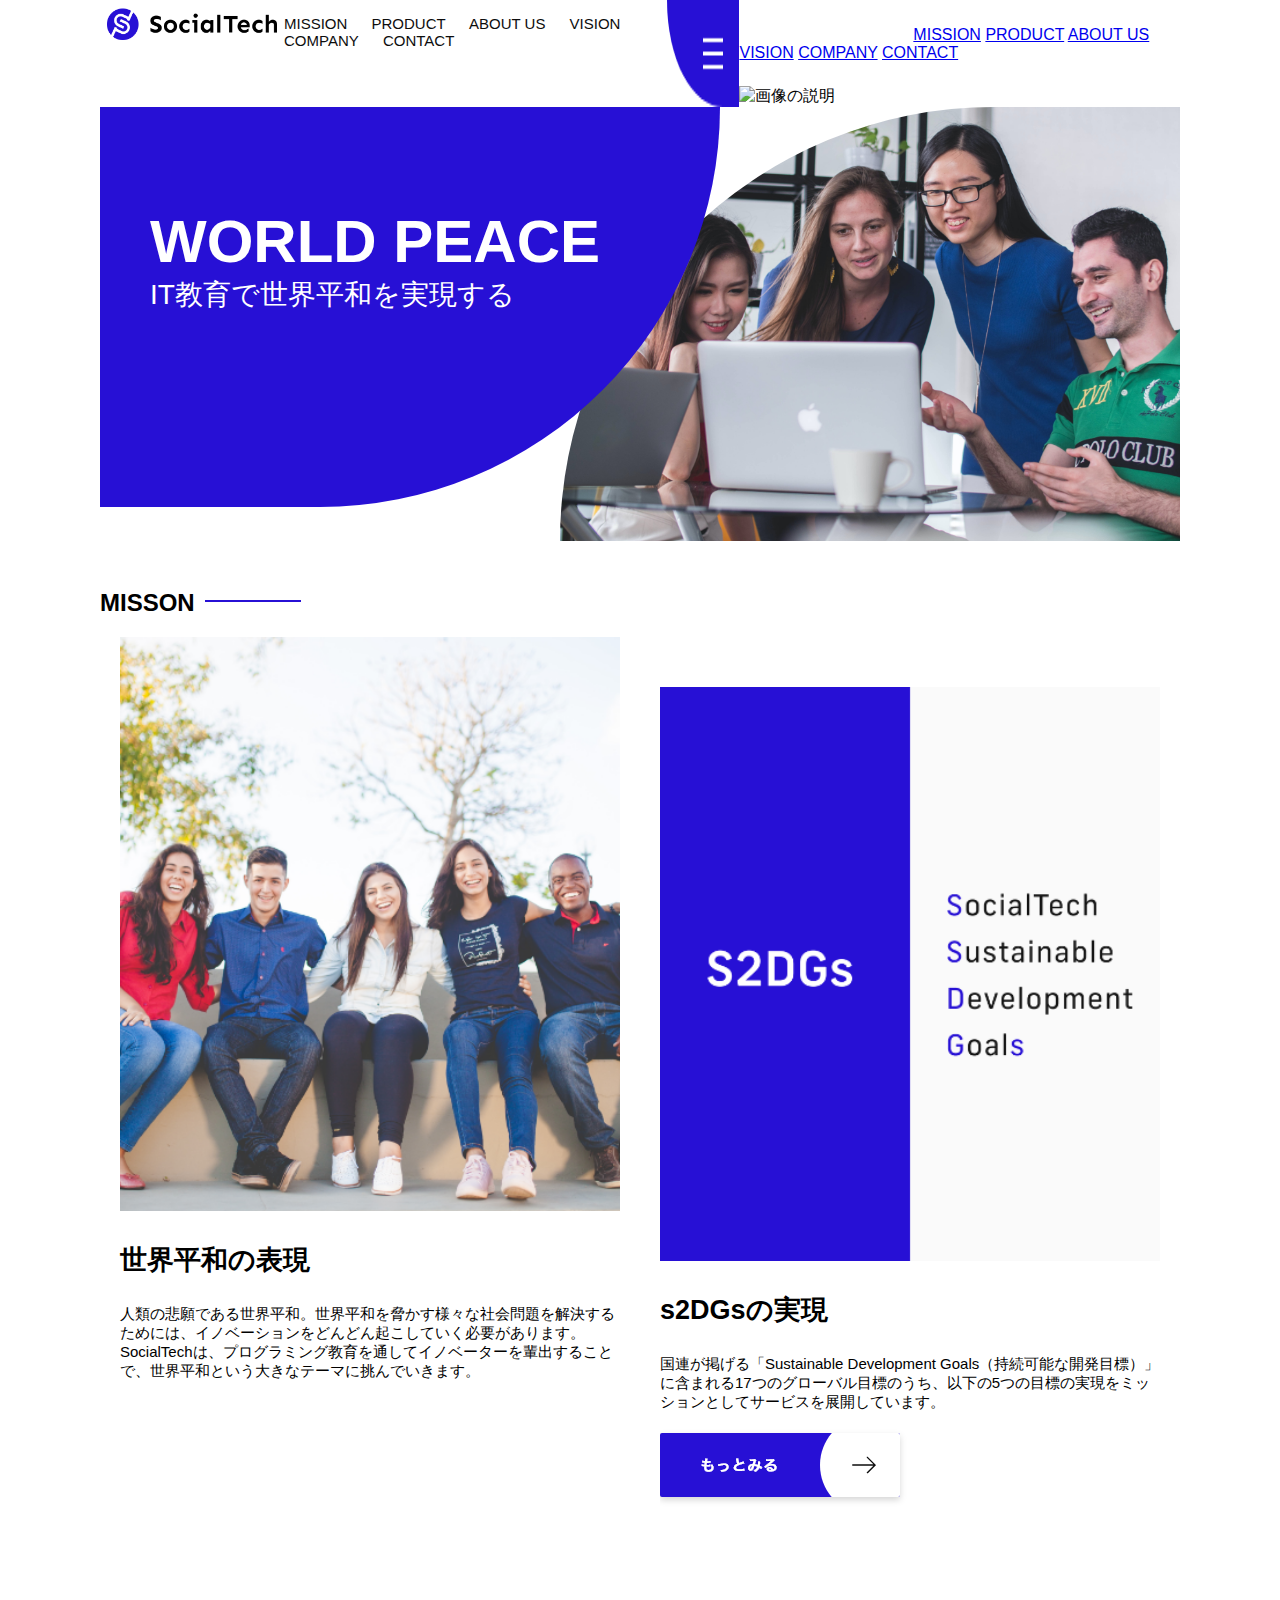
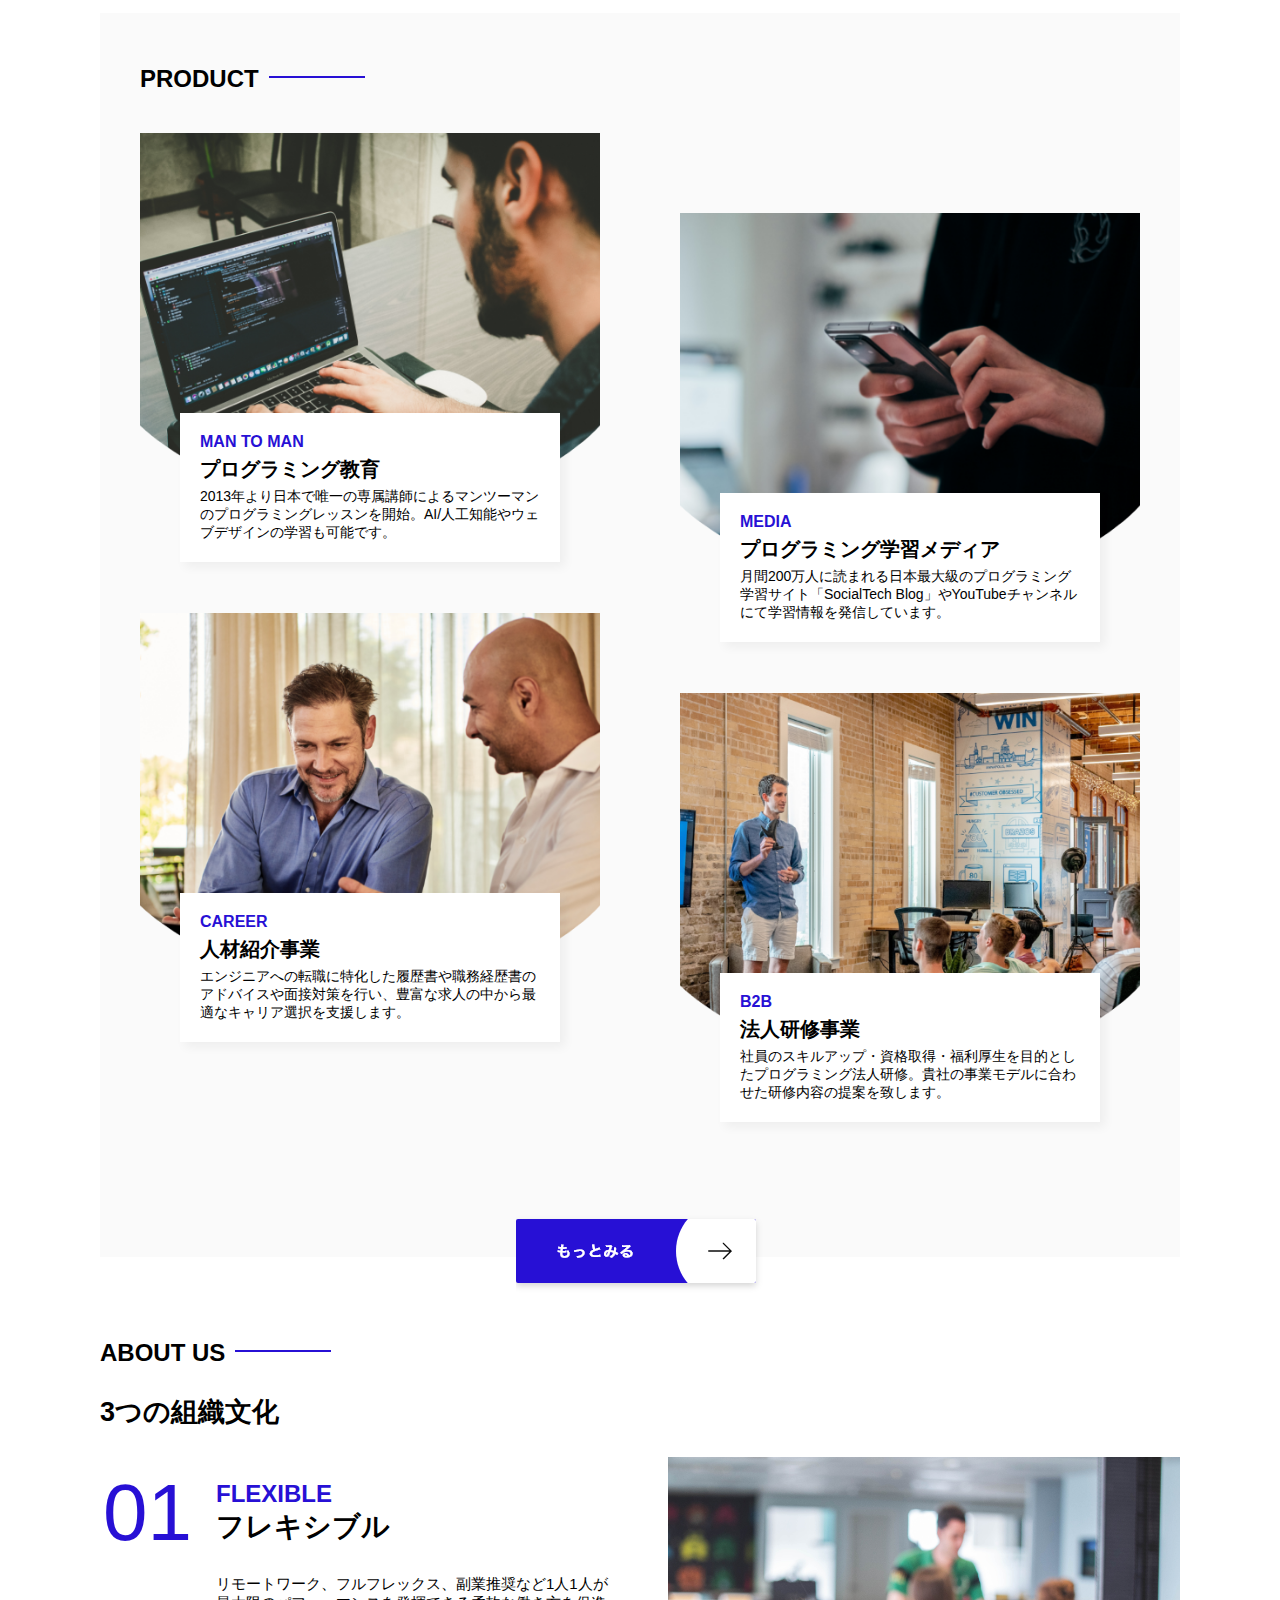
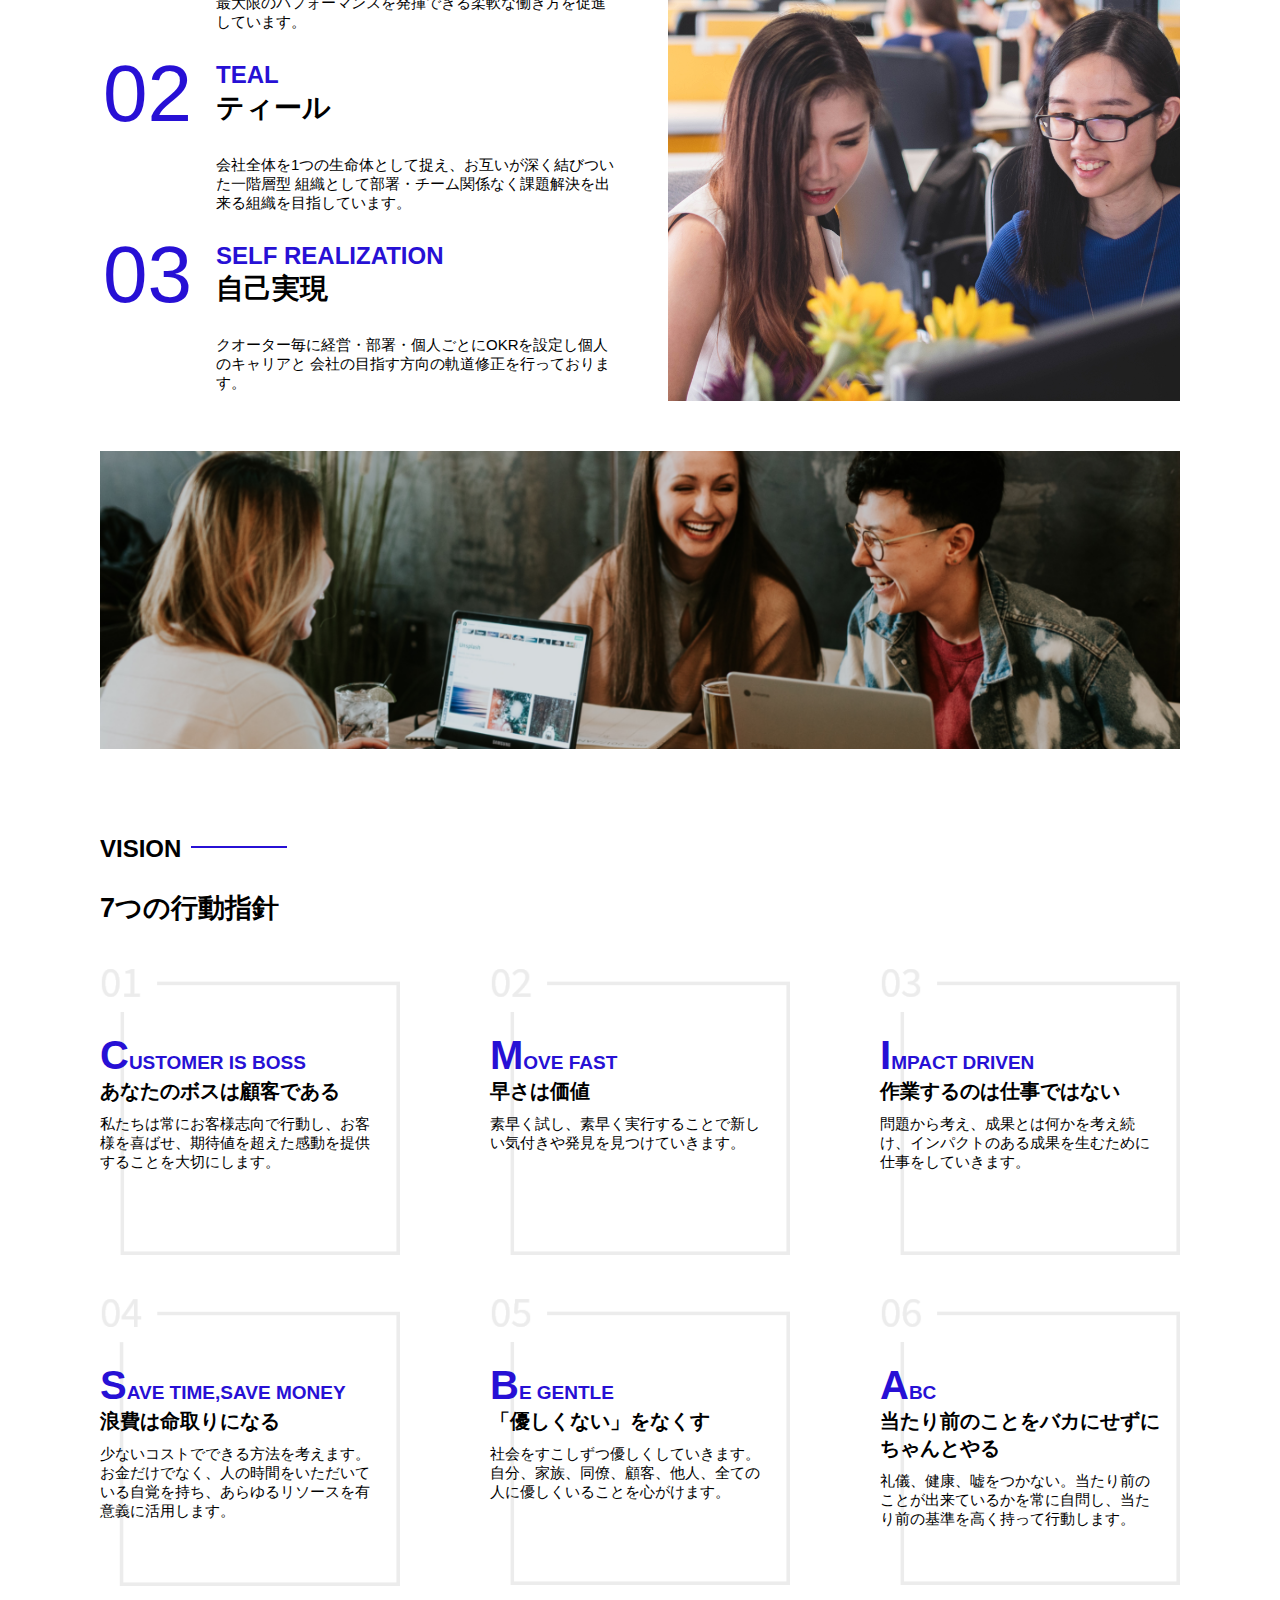
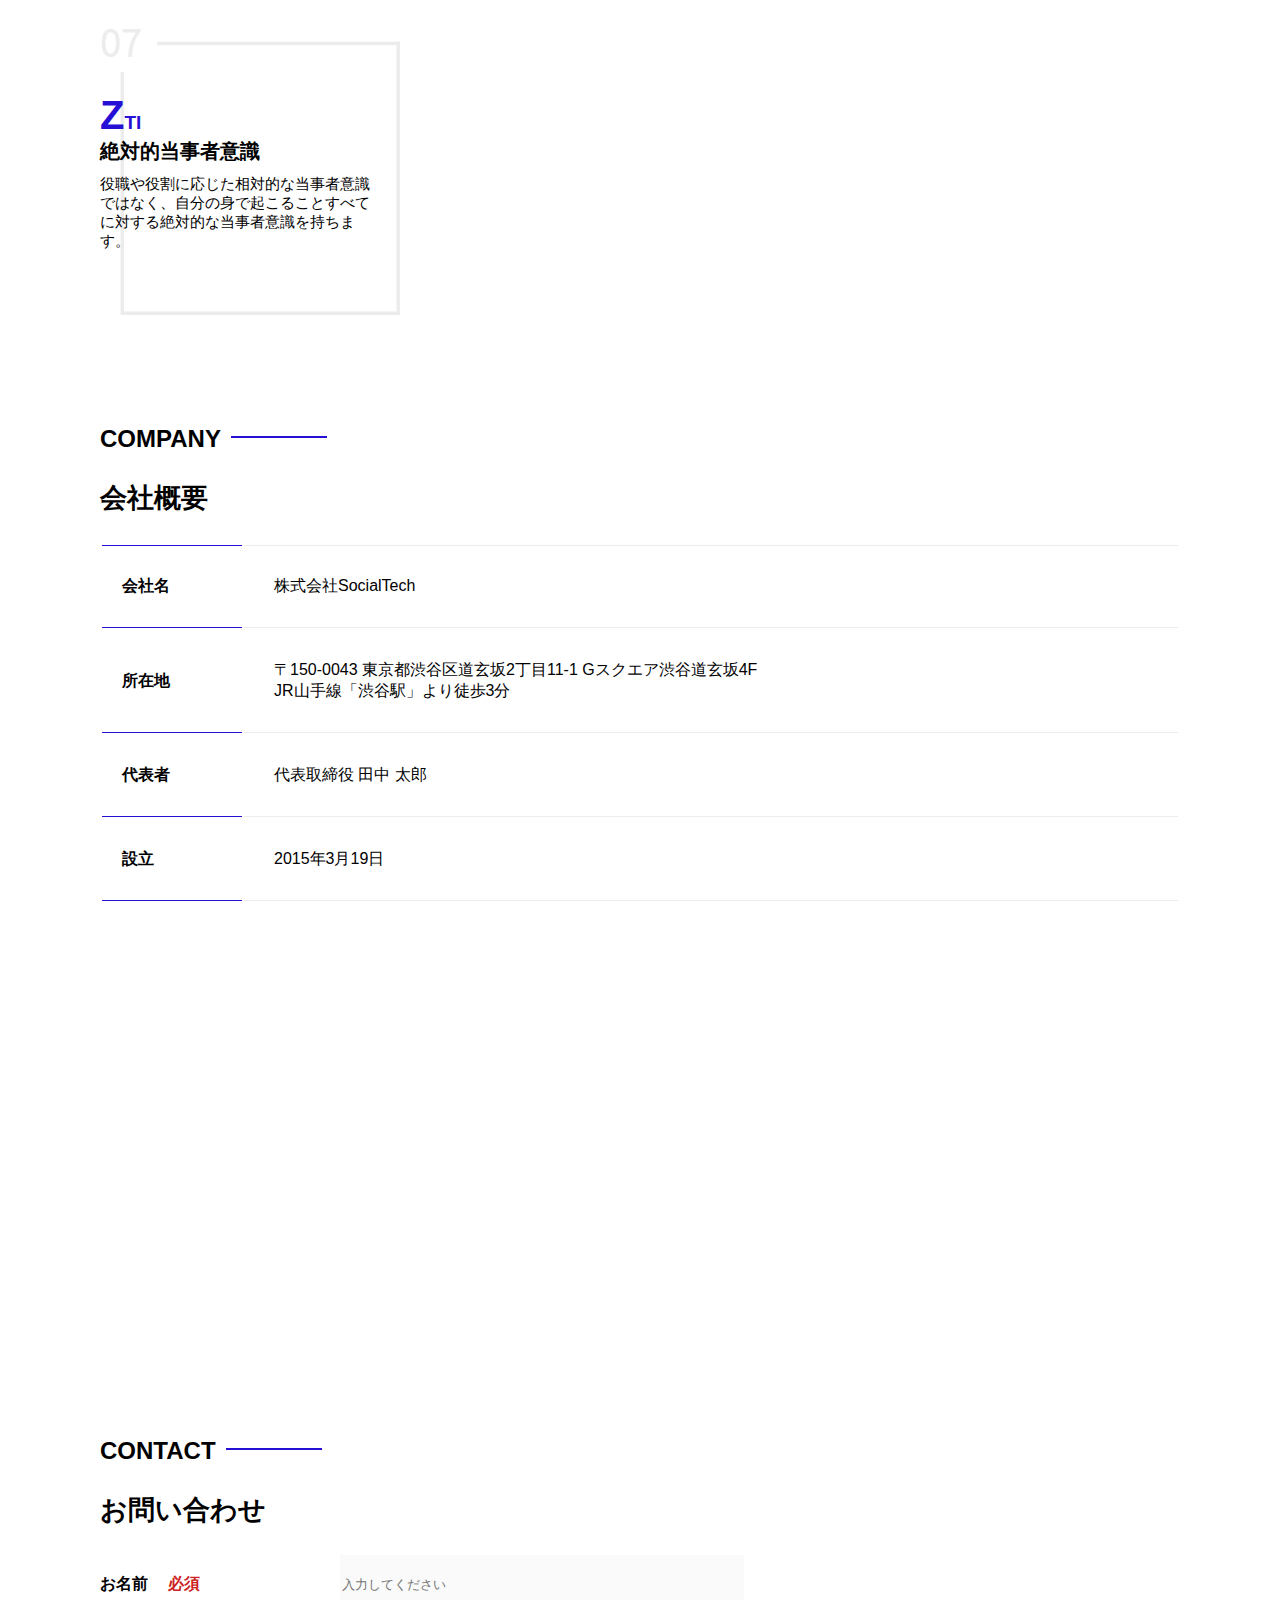
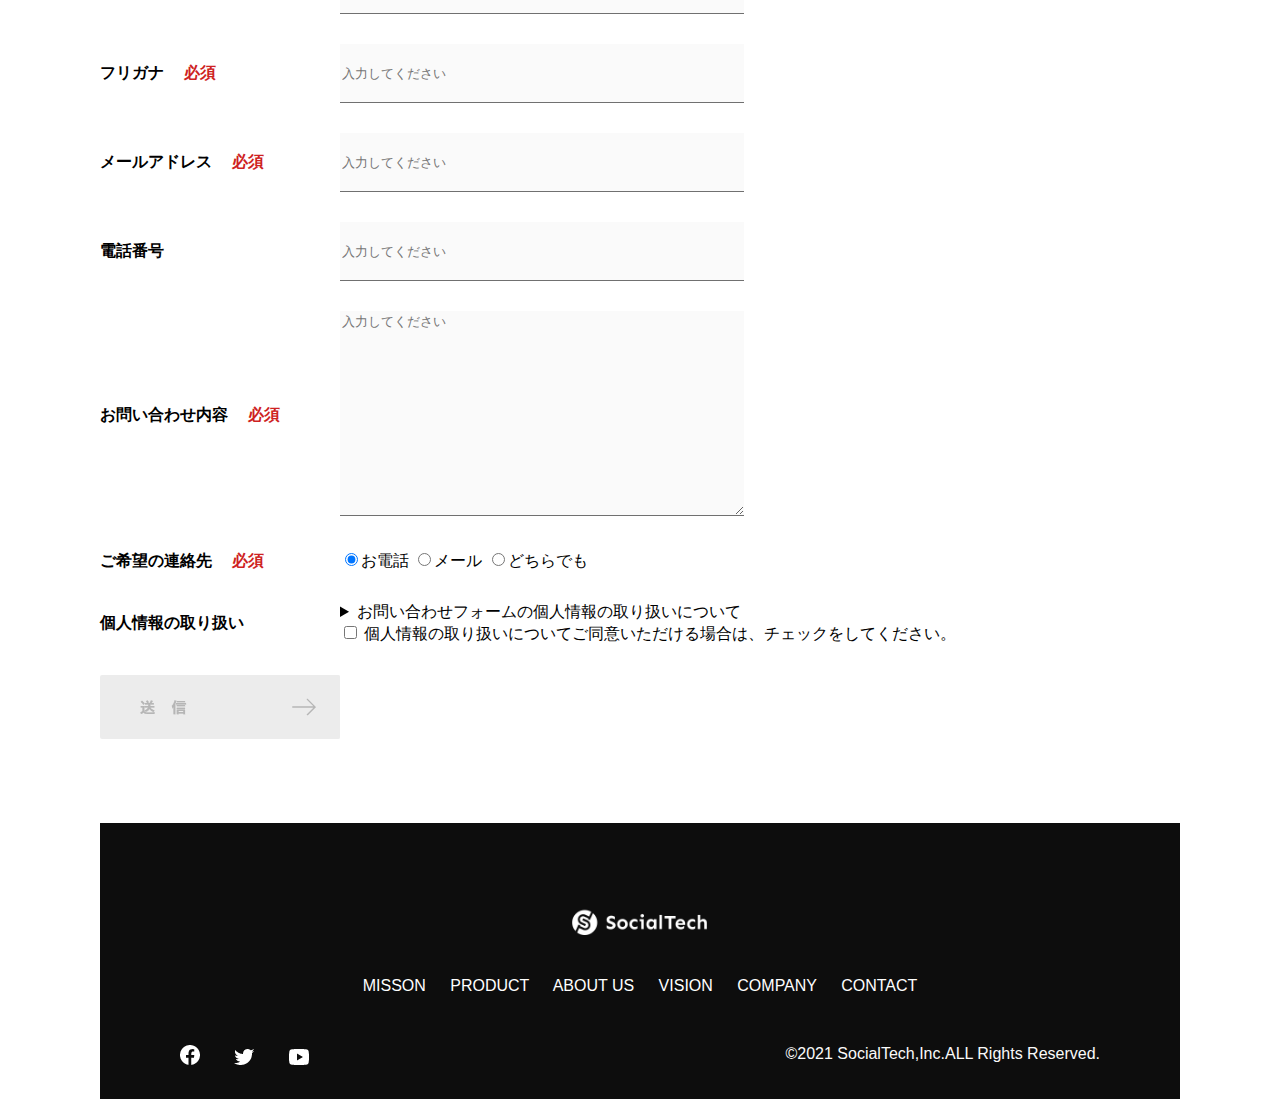
==== socialtech/index.html @ 3d9e7335 "socialtechをアップロード" ====
<!DOCTYPE html>
<html>
  <head>
     <title>SocialTech</title>
     <meta charset="utf-8">
     <meta name="description" content="SocialTechはEdTech業界のリーディングカンパニーを目指します。">
     <meta name="viewport" content="width=device-width, initial-scale=1.0">
     <link rel="stylesheet" href="style.css">
   </head>
    <body>
       <header>
          <a href="index.html" id="logo"><img src="images/logo.png" alt="トップページに戻る"></a>

          <nav id="nav-pc">
             <a href="mission.html">MISSION</a>
             <a href="product.html">PRODUCT</a>
             <a href="index.html #aboutus">ABOUT US</a>
             <a href="index.html#vision">VISION</a>
             <a href="index.html#company">COMPANY</a>
             <a href="index.html#contact">CONTACT</a>
          </nav>
          <!--スマホ用メニューボタン-->
          <img id="menu-sp" src="images/button-menu.png" alt="ナビゲーションを開く" onclick="document.getElementById('nav-sp').style.display = 'block'">
          <!--スマホ用ナビゲーション-->
          <nav id="nav-sp">
            <img id="close" src="images/button-close.png" alt="ナビゲーションを閉じる" onclick="document.getElementById('nav-sp').style.display = 'none'">
            <a id="logo-sp" href="index.html" onclick="document.getElementById('nav-sp').style.display = 'none'"><img
               src="images/logo-sp.png" alt="トップページに戻る"></a>
            <a class="menu" href="mission.html" onclick="document.getElementById('nav-sp').style.display = 'none'">MISSION</a>
            <a class="menu" href="product.html" onclick="document.getElementById('nav-sp').style.display = 'none'">PRODUCT</a>
            <a class="menu" href="index.html#aboutus" onclick="document.getElementById('nav-sp').style.display = 'none'">ABOUT
               US</a>
            <a class="menu" href="index.html#vision" onclick="document.getElementById('nav-sp').style.display = 'none'">VISION</a>
            <a class="menu" href="index.html#company" onclick="document.getElementById('nav-sp').style.display ='none'">COMPANY</a>
            <a class="menu" href="index.html#contact" onclick="document.getElementById('nav-sp').style.display = 'none'">CONTACT</a>
            <div id="sns">
               <a href="https://www.facebook.com/sejuku2013"><img src="images/button-facebook.png" alt="Facebookのリンク"></a>
               <a href="https://twitter.com/samuraijuku"><img src="images/button-twitter.png" alt="Twitterのリンク"></a>
               <a href="https://www.youtube.com/channel/UCCFOQO5aDK0xXam4cUQXT8g"><img src="images/button-youtube.png" alt="YouTubeのリンク"></a>
            </div>
            <div class="image-container">
               <img src="画像のURL" alt="画像の説明">
            </div>
          </nav>
       </header>
     </body>
       <main>
          <article>
             <section id="main-visual">
                <div id="main-message">
                    <h1>WORLD PEACE</h1>
                    <p>IT教育で世界平和を実現する</p>
                </div>
                <img src="images/index/index-main.png" alt="PCの周りに集まる多国籍の仲間たち">
             </section>

             <section id="mission">
                  <h2 class="index-h2">MISSON</h2>
                <div id="mission-flex">
                  <div>
                     <img id="mission-photo" src="images/index/index-mission.png" alt="屋外のベンチで写真を撮影する多国籍の仲間たち">
                     <h3>世界平和の表現</h3>
                     <p>
                        人類の悲願である世界平和。世界平和を脅かす様々な社会問題を解決するためには、イノベーションをどんどん起こしていく必要があります。SocialTechは、プログラミング教育を通してイノベーターを輩出することで、世界平和という大きなテーマに挑んでいきます。
                     </p>
                  </div>
                  <div>
                     <img id="s2dgs" src="images/index/s2dgs.png" alt="s2DGs">
                     <h3>s2DGsの実現</h3>
                     <p>国連が掲げる「Sustainable Development Goals（持続可能な開発目標）」に含まれる17つのグローバル目標のうち、以下の5つの目標の実現をミッションとしてサービスを展開しています。</p>
                     <a href="mission.html">
                       <img src="images/button-more.png" alt="もっとみる">
                     </a>
                  </div>
                 </div>
             </section>

             <section id="product">
               <h2 class="index-h2">PRODUCT</h2>
               <div>
                 <div id="product-left">
                  <div>
                     <img class="product-photo" src="images/index/index-mantoman.png" alt="PCでコードを書く男性">
                     <div class="product-explain">
                       <span>MAN TO MAN</span>
                       <h3>プログラミング教育</h3>
                       <p>2013年より日本で唯一の専属講師によるマンツーマンのプログラミングレッスンを開始。AI/人工知能やウェブデザインの学習も可能です。</p>
                     </div>
                   </div>
                   <div>
                     <img class="product-photo" src="images/index/index-career.png" alt="笑顔で話し合う2人の男性">
                     <div class="product-explain">
                       <span>CAREER</span>
                       <h3>人材紹介事業</h3>
                       <p>エンジニアへの転職に特化した履歴書や職務経歴書のアドバイスや面接対策を行い、豊富な求人の中から最適なキャリア選択を支援します。</p>
                     </div>
                   </div>
                 </div>
                 <div id="product-right">
                  <div>
                     <img class="product-photo" src="images/index/index-media.png" alt="スマートフォンを操作する人">
                     <div class="product-explain">
                       <span>MEDIA</span>
                       <h3>プログラミング学習メディア</h3>
                       <p>月間200万人に読まれる日本最大級のプログラミング学習サイト「SocialTech Blog」やYouTubeチャンネルにて学習情報を発信しています。</p>
                     </div>
                   </div>
                   <div>
                     <img class="product-photo" src="images/index/index-b2b.png" alt="講演中の男性とそれを聴く人々">
                     <div class="product-explain">
                       <span>B2B</span>
                       <h3>法人研修事業</h3>
                       <p>社員のスキルアップ・資格取得・福利厚生を目的としたプログラミング法人研修。貴社の事業モデルに合わせた研修内容の提案を致します。</p>
                     </div>
                   </div>
                 </div>
               </div>
               <div>
                 <a id="product-more" href="product.html">
                   <img src="images/button-more.png" alt="もっとみる">
                 </a>
               </div>
               </div>
             </section>
               <section id="aboutus">
                  <h2 class="index-h2">ABOUT US</h2>
                  <h3>3つの組織文化</h3>
                  <div>
                     <table class="culture-table">
                        <tr>
                           <td>
                              <span class="culture-num">01</span>
                           </td>
                           <td>
                              <span class="culture-en">FLEXIBLE</span>
                              <span class="culture-jp">フレキシブル</span>
                           </td>
                        </tr>
                        <tr>
                           <td>

                           </td>
                           <td>
                              <p class="culture-discription">
                                 リモートワーク、フルフレックス、副業推奨など1人1人が最大限のパフォーマンスを発揮できる柔軟な働き方を促進しています。
                              </p>
                           </td>
                        </tr>
                        <tr>
                           <td>
                              <span class="culture-num">02</span>
                           </td>
                           <td>
                              <span class="culture-en">TEAL</span>
                              <span class="culture-jp">ティール</span>
                           </td>
                        </tr>
                        <tr>
                           <td>

                           </td>
                           <td>
                              <p class="culture-discription">
                                 会社全体を1つの生命体として捉え、お互いが深く結びついた一階層型
                                 組織として部署・チーム関係なく課題解決を出来る組織を目指しています。
                              </p>
                           </td>
                        </tr>
                        <tr>
                           <td>
                              <span class="culture-num">03</span>
                           </td>
                           <td>
                              <span class="culture-en">SELF REALIZATION</span>
                              <span class="culture-jp">自己実現</span>
                           </td>
                        </tr>
                        <tr>
                           <td>

                           </td>
                           <td>
                             <p class="culture-discription">
                              クオーター毎に経営・部署・個人ごとにOKRを設定し個人のキャリアと
                              会社の目指す方向の軌道修正を行っております。
                             </p>
                           </td>
                        </tr>
                     </table>
                     <img class="culture-img" src="images/index/index-aboutus1.png" alt="笑顔で話し合う2人の女性">
                  </div>
                     <img class="culture-img2" src="images/index/index-aboutus2.png" alt="笑顔で話し合う3人の男女">
               </section>

               <section id="vision">
                  <h2 class="index-h2">VISION</h2>
                  <h3>7つの行動指針</h3>
                  <div>
                     <div class="vision-box">
                        <img src="images/index/vision-01.png" alt="01">
                        <span>
                           <h4>CUSTOMER IS BOSS</h4>
                           <h5>あなたのボスは顧客である</h5>
                           <p>私たちは常にお客様志向で行動し、お客様を喜ばせ、期待値を超えた感動を提供することを大切にします。</p>
                        </span>
                     </div>
                     <div class="vision-box">
                        <img src="images/index/vision-02.png" alt="02">
                        <span>
                           <h4>MOVE FAST</h4>
                           <h5>早さは価値</h5>
                           <p>素早く試し、素早く実行することで新しい気付きや発見を見つけていきます。</p>
                        </span>
                     </div>
                     <div class="vision-box">
                        <img src="images/index/vision-03.png" alt="03">
                        <span>
                           <h4>IMPACT DRIVEN</h4>
                           <h5>作業するのは仕事ではない</h5>
                           <p>問題から考え、成果とは何かを考え続け、インパクトのある成果を生むために仕事をしていきます。</p>
                        </span>
                     </div>
                     <div class="vision-box">
                        <img src="images/index/vision-04.png" alt="04">
                        <span>
                           <h4>SAVE TIME,SAVE MONEY</h4>
                           <h5>浪費は命取りになる</h5>
                           <p>少ないコストでできる方法を考えます。お金だけでなく、人の時間をいただいている自覚を持ち、あらゆるリソースを有意義に活用します。</p>
                        </span>
                     </div>
                     <div class="vision-box">
                        <img src="images/index/vision-05.png" alt="05">
                        <span>
                           <h4>BE GENTLE</h4>
                           <h5>「優しくない」をなくす</h5>
                           <p>社会をすこしずつ優しくしていきます。自分、家族、同僚、顧客、他人、全ての人に優しくいることを心がけます。</p>
                        </span>
                     </div>
                     <div class="vision-box">
                        <img src="images/index/vision-06.png" alt="06">
                        <span>
                           <h4>ABC</h4>
                           <h5>当たり前のことをバカにせずにちゃんとやる</h5>
                           <p>礼儀、健康、嘘をつかない。当たり前のことが出来ているかを常に自問し、当たり前の基準を高く持って行動します。</p>
                        </span>
                     </div>
                     <div class="vision-box">
                        <img src="images/index/vision-07.png" alt="07">
                        <span>
                           <h4>ZTI</h4>
                           <h5>絶対的当事者意識</h5>
                           <p>役職や役割に応じた相対的な当事者意識ではなく、自分の身で起こることすべてに対する絶対的な当事者意識を持ちます。</p>
                        </span>
                     </div>
                  </div>
               </section>

               <section id="company">
                   <h2 class="index-h2">COMPANY</h2>
                   <h3>会社概要</h3>
                    <table id="company-table">
                      <tr>
                        <th class="tableheader-first">会社名</th>
                        <td class="cell-first">株式会社SocialTech</td>
                      </tr>
                      <tr>
                        <th class="tableheader">所在地</th>
                        <td class="cell">〒150-0043 東京都渋谷区道玄坂2丁目11-1 Gスクエア渋谷道玄坂4F<br>JR山手線「渋谷駅」より徒歩3分</td>
                      </tr>
                      <tr>
                        <th class="tableheader">代表者</th>
                        <td class="cell">代表取締役 田中 太郎</td>
                      </tr>
                      <tr>
                        <th class="tableheader">設立</th>
                        <td class="cell">2015年3月19日</td>
                      </tr>
                    </table>
                    <iframe 
                       src="https://www.google.com/maps/embed?pb=!1m18!1m12!1m3!1d3241.7739234349333!2d139.69358217578664!3d35.65794127259483!2m3!1f0!2f0!3f0!3m2!1i1024!2i768!4f13.1!3m3!1m2!1s0x60188be0535d9a81%3A0xb09a6e9018e3debd!2z44CSMTUwLTAwNDMg5p2x5Lqs6YO95riL6LC35Yy66YGT546E5Z2C77yS5LiB55uu77yR77yR4oiS77yR!5e0!3m2!1sja!2sjp!4v1710054916773!5m2!1sja!2sjp" 
                       width="400" height="300" style="border:0;" allowfullscreen="" loading="lazy" referrerpolicy="no-referrer-when-downgrade">
                     </iframe>
               </section>

               <section id="contact">
                  <h2 class="index-h2">CONTACT</h2>
                  <h3>お問い合わせ</h3>
                  <form action="https://api.staticforms.xyz/submit" method="post">
                     <input type="text" name="honeypot" style="display:none">
                     <!-- STATIC FORMSのアクセスキー -->
                     <input type="hidden" name="accessKey" value="98fb088a-7548-4ba9-8daf-cad75354a327">
                     <!--メールのタイトル-->
                     <input type="hidden" name="subject" value="お問い合わせフォーム">
                     <!--送信先のメールアドレスをvalueに設定する-->
                     <input type="hidden" name="replyTo" value="kuma15.1724">
                     <!--redirectToのURLは公開後のURLへリンクする-->
                     <input type="hidden" name="redirectTo" value="">
                    <div>
                       <div class="contact-heading">
                          <label class="contact-label">お名前<span class="contact-span">必須</span></label>
                       </div>
                       <div>
                           <input type="text" name="nama" placeholder="入力してください" class="contact-textbox">
                       </div>
                    </div>
                    <div>
                        <div class="contact-heading">
                           <label class="contact-label">フリガナ<span class="contact-span">必須</span></label>
                        </div>
                        <div>
                           <input type="text" name="hurigana" placeholder="入力してください" class="contact-textbox">
                        </div>
                    </div>
                    <div>
                        <div class="contact-heading">
                            <label class="contact-label">メールアドレス<span class="contact-span">必須</span></label>
                        </div>
                        <div>
                            <input type="text" name="email" placeholder="入力してください" class="contact-textbox">
                        </div>
                    </div>
                    <div>
                        <div class="contact-heading">
                            <label class="contact-label">電話番号</label>
                        </div>
                        <div>
                             <input type="text" name="tel" placeholder="入力してください" class="contact-textbox">
                        </div>
                    </div>
                    <div>
                        <div class="contact-heading">
                            <label class="contact-label">お問い合わせ内容<span class="contact-span">必須</span></label>
                        </div>
                        <div>
                           <textarea class="contact-textarea" placeholder="入力してください" name="message"></textarea>
                        </div>
                    </div>
                    <div>
                         <div class="contact-heading">
                            <label class="contact-label">ご希望の連絡先<span class="contact-span">必須</span></label>
                         </div>
                         <div>
                             <input class="radiobutton" type="radio" value="tel" name="contact" checked><label>お電話</label>
                             <input class="radiobutton" type="radio" value="mail" name="contact"><label>メール</label>
                             <input class="radiobutton" type="radio" value="both" name="contact"><label>どちらでも</label>
                         </div>
                    </div>
                    <div>
                         <div class="contact-heading">
                             <label class="contact-label">個人情報の取り扱い</label>
                         </div>
                         <div>
                           <details>
                             <summary>お問い合わせフォームの個人情報の取り扱いについて</summary>
                             <div>
                               <span>１．組織の名称又は氏名</span><br>
                               株式会社SocialTech<br><br>
                               <span>２．個人情報保護管理者（若しくはその代理人）の氏名又は職名、所属及び連絡先
                                 鈴木 一郎 コーポレート部</span><br>
                               メールアドレス：support@socialtech.net<br>
                               TEL：03-xxxx-xxxx<br>
                               <span>３．個人情報の利用目的</span><br>
                               ・本サービス及び本サービスに関連する情報の提供又はそれらに関する連絡のため<br>
                               ・ユーザーの本人確認のため<br>
                               ・当社サービスのご案内のため<br>
                               ・当社の商品等の広告または宣伝（電子メールによるものを含むものとします。）<br><br>
                               <span>４．個人情報の取り扱い業務の委託</span><br>
                               個人情報の取扱業務の全部または一部を外部に業務委託する場合があります。<br>
                               その際、弊社は、個人情報を適切に保護できる管理体制を敷き実行していることを条件として<br>
                               委託先を厳選したうえで、機密保持契約を委託先と締結し、お客様の個人情報を厳密に管理させます。<br><br>
                               <span>５．個人情報の開示等の請求</span><br>
                               お客様は、弊社に対してご自身の個人情報の開示等（利用目的の通知、開示、内容の訂正・追加・削除、利用の停止または消去、第三者への提供の停止）に関して、当社問合わせ窓口に申し出ることができます。<br>
                               その際、弊社はお客様ご本人を確認させていただいたうえで、合理的な期間内に対応いたします。<br><br>
                               なお、個人情報に関する弊社問合わせ先は、次の通りです。<br><br>
                               株式会社SocialTech　個人情報問合せ窓口<br>
                               〒150-0043　東京都渋谷区道玄坂2丁目11-1 Ｇスクエア渋谷道玄坂 4F<br>
                               メールアドレス：support@socialtech.net　TEL：03-xxxx-xxxx<br><br>
                               <span>６．個人情報を提供されることの任意性について</span><br><br>
                               お客様がご自身の個人情報を弊社に提供されるか否かは、お客様のご判断によりますが、もしご提供されない場合には、適切なサービスが提供できない場合がありますので予めご了承ください。
                             </div>
                           </details>
                           <input type="checkbox" name="agree">
                           <span>個人情報の取り扱いについてご同意いただける場合は、チェックをしてください。</span>
                         </div>
                      </div>
                      <input type="image" src="images/button-submit.png" alt="送信する">
                  </form>
               </section>
          </article>
          <footer>
             <div id="footer-logo">
               <img src="images/logo-sp.png" alt="SocialTech">
             </div>
             <div id="footer-link">
               <a href="mission.html">MISSON</a>
               <a href="product.html">PRODUCT</a>
               <a href="index.html"#aboutus>ABOUT US</a>
               <a href="index.html"#vision>VISION</a>
               <a href="index.html"#company>COMPANY</a>
               <a href="index.html"#contact>CONTACT</a>
             </div>
             <div id="sns-footer">
               <a href="https://www.facebook.com/sejuku2013"><img src="images/button-facebook.png" alt="facebookのリンク"></a>
               <a href="https://twitter.com/samuraijuku"><img src="images/button-twitter.png" alt="twitterのリンク"></a>
               <a href="https://www.youtube.com/channel/UCCFOQO5aDK0xXam4cUQXT8g"><img src="images/button-youtube.png" alt="youtubeのリンク"></a>
                 <span id="copyright">&copy;2021 SocialTech,Inc.ALL Rights Reserved.</span>
             </div>
          </footer>
       </main>
    </body>
  </head>
</html>
---- socialtech/style.css ----
body {
  font-family: "Source Sans Pro", "Hiragino Kaku Gothic ProN", Meiryo, Arial, sans-serif;
}

p {
  font-size: 15px;
}
/*================
  PC用のスタイル
  =================*/
@media screen and (min-width: 768px) {
/*横幅設定*/  
body {
  max-width: 1080px;
  min-width: 960px;
  margin: 0 auto 0 auto;
}
header {
  display: flex;
  justify-content: space-between;
}
#nav-pc {
  font-size: 15px;
  padding-top: 15px;
}
#nav-pc > a {
  text-decoration: none;
  margin-right: 20px;
}
#nav-pc > a:link {
  color: #0d0d0d;
}
#nav-pc > a:visited {
  color: #0d0d0d;
}
#nav-pc > a:hover {
  color: #0d0d0d;
  text-decoration: underline;
}
#nav-pc > a:active {
  color: #0d0d0d;
}
#main-visual {
  position: relative;
  height: 400px;
}
#main-message {
  position: absolute;
  top: o;
  left: 0;
  background-color: #2710d5;
  color: #ffffff;
  border-radius: 0 0 476px 0;
  max-width: 620px;
  height: 100%;
  width: 100%;
  z-index: 11;
}
#main-message> h1 {
  font-size: 60px;
  font-weight: bold;
  margin: 100px 0 0 50px;
}
#main-message> p {
  font-size: 28px;
  margin: 0 0 0 50px;
}#main-visual> img {
  max-width: 620px;
  border-radius: 476px 0 0 0;
  position: absolute;
  top: o;
  right: 0;
  z-index: 10;
}
h2 {
  margin: 40px 0 0 0;
}
h2::after {
  content: url("images/line.png");
  margin-left: 10px;
}
h3 {
  font-size: 27px;
}
#mission {
  margin: 80px auto 80px auto;
  width: 100%;
}
#mission-flex {
  width: 100%;
  display: flex;
}
#mission-flex >div {
  width: 50%;
  margin: 20px;
}
#mission-photo {
  width: 100%;
}
#s2dgs {
  margin-top: 50px;
  width: 100%;
}
 /* プロダクト */
 #product {
  background-color: #fafafa;
  margin: 80px 0 80px 0;
  padding: 10px 40px 0px 40px;
}

/* 外枠 */
#product > div {
  margin-top: 40px;
  display: flex;
}

/* 左のカラム */
#product-left {
  width: 50%;
  margin-right: 20px;
}

/* 右のカラム */
#product-right {
  width: 50%;
  margin-left: 20px;
  margin-top: 80px;
}

/* 画像＋説明の枠 */
#product-left > div {
  position: relative;
  height: 480px;
  margin-right: 20px;
}
#product-right > div {
  position: relative;
  height: 480px;
  margin-left: 20px;
}
/* 画像 */
.product-photo {
  width: 100%;
}
.product-explain {
  background-color: #ffffff;
  position: absolute;
  left: 0;
  top: 280px;
  margin: 0 40px 0 40px;
  padding: 20px;
  box-shadow: 5px 5px 10px rgba(0,0,0,0.05);
}
.product-explain >span {
  color: #2710d5;
  font-weight: bold;
  font-size: 16px;
  margin: 0;
}
.product-explain > h3 {
  font-size: 20px;
  margin: 5px 0 5px 0;
}

/* 説明文 */
.product-explain > p {
  font-size: 14px;
  margin: 0;
}

/* 「もっとみる」ボタン */
#product-more {
  margin: 0 auto -42px auto;
}
#aboutus {
  margin: 80px auto 80px auto;
}
#aboutus >div {
  display: flex;
}
.culture-img {
  width: 100%;
  align-self: flex-start;
}
.culture-img2 {
  margin-top: 50px;
  width: 100%;
}
.culture-table {
  margin-right: 50px;
}
.culture-num {
  font-size: 80px;
  color: #2710d5;
  margin: 0 20px 0 0;
}
.culture-en {
  color: #2710d5;
  font-weight: bold;
  font-size: 24px;
  display: block;
}
.culture-jp {
  font-size: 28px;
  font-weight: bold;
}
.culture-discription {
  margin: 0;
}
#vision {
  margin: 80px auto 80px auto;
}
#vision >div {
  width: 100%;
  display: flex;
  justify-content: space-between;
  flex-wrap: wrap;
}
.vision-box {
  width: 300px;
  height: 300px;
  margin-bottom: 30px;
  position: relative;
}
.vision-box > img {
  width: 100%;
  height: auto;
  position: absolute;
  top: 0;
  left: 0;
  z-index: 30px;
}
.vision-box > span {
  position: absolute;
  top: o;
  left: 0;
  z-index: 31;
  margin: 0 20px 0 0;
}
.vision-box > span > h4 {
  color: #2710d5;
  font-size: 19px;
  margin: 80px 0 0 0;
}
.vision-box > span > h4::first-letter {
  font-size: 40px;
}
.vision-box > span >h5 {
  font-size: 20px;
  margin: 0 0 0 0;
}
.vision-box > span > p {
  margin: 10px 0 0 0;
}
#company {
  margin: 80px auto 80px auto;
}
#company-table {
  width: 100%;
}
.tableheader {
  text-align: left;
  padding: 20px;
  border-bottom-color: #2710d5;
  border-bottom-width: 1px;
  border-bottom-style: solid;
  width: 100px;
}
.tableheader-first {
  text-align: left;
  padding: 20px;
  border-bottom-color: #2710d5;
  border-bottom-width: 1px;
  border-bottom-style: solid;
  border-top-color: #2710d5;
  border-top-width: 1px;
  border-top-style: solid;
  width: 100px;

}
.cell {
  padding: 30px;
  border-bottom-color: #ececec;
  border-bottom-width: 1px;
  border-bottom-style: solid;
}
.cell-first {
  padding: 30px;
  border-bottom-color: #ececec;
  border-bottom-width: 1px;
  border-bottom-style: solid;
  border-top-color: #ececec;
  border-top-width: 1px;
  border-top-style: solid;
}
#company > iframe {
  width: 100%;
  height: 368px;
  margin: 40px;
}
#contact {
  margin: 80px 0 80px 0;
}
#contact >form >div {
  display: flex;
  flex-direction: row;
  flex-wrap: wrap;
  padding-bottom: 30px;
}
.contact-heading {
  width: 240px;
  align-self: center;
}
.contact-label {
  font-weight: bold;
}
.contact-span {
  color: #ce2222;
  margin: 0 0 0 20px;
  font-weight: bold;
}
.contact-textbox {
  border-top: 0;
  border-left: 0;
  border-right: 0;
  border-bottom-width: 1px;
  border-bottom-color: #707070;
  border-bottom-style: solid;
  background-color: #fafafa;
  width: 400px;
  height: 56px;
}
.contact-textarea {
  border-top: 0;
  border-left: 0;
  border-right: 0;
  border-bottom-width: 1px;
  border-bottom-color: #707070;
  border-bottom-style: solid;
  background-color: #fafafa;
  width: 400px;
  height: 200px;
}
details {
  width: 700px;
}
details >div {
  background-color: #fafafa;
  padding: 20px;
}
details >div span {
  font-weight: bold;
} 
footer {
  background-color: #0d0d0d;
  text-align: center;
  padding: 80px 80px 30px 80px;
}
#footer-logo {
  margin-bottom: 30px;
}
#footer-link {
  margin-bottom: 50px;
}
#footer-link >a {
  text-decoration: none;
  margin: 10px;
}
#footer-link >a:link {
  color: #ffffff;
}
#footer-link >a:visited {
  color: #ffffff;
}
#footer-link >a:hover {
  color: #ffffff;
  text-decoration: underline;
}
#footer-link >a:active {
  color: #ffffff;
}
#sns-footer {
  text-align: left;
  width: 100%;
}
#sns-footer > a {
  margin-right: 30px;
}
#copyright {
  color: #fafafa;
  float: right;
}
}
/*========
スマートフォン用スタイル
========*/
@media screen and (max-width: 767px) {
  body {
    min-width: 375px;
    margin: 0;
  }

/* PC用ナビゲーション非表示*/
#nav-pc {
  display: none;
}
/*ハンバーガーメニュー*/
#menu-sp {
  float: right;
  padding: 0;
}
/*スマホ用ナビゲーションの表示切替*/
/*初期状態、レイアウトと非表示*/
#nav-sp {
  background-color: #2710d5;
  position: absolute;
  left: 0;
  top: 0;
  height: 100%;
  width: 100%;
  display: none;
  z-index: 100;
}
/*×ボタン*/
#close {
  position: absolute;
  top: 20px;
  right: 20px;
}
/*ナビゲーションメニュー用ロゴ*/
#logo-sp {
  margin: 80px 0 30px 20px;
}
/*ナビゲーションのリンクの装飾設定*/
#nav-sp > a {
  display: block;
}
#nav-sp > a:link {
  color: #ffffff;
}
#nav-sp > a:visited {
  color: #ffffff;
}
#nav-sp > a:hover {
  color: #ffffff;
  text-decoration: underline;
}
#nav-sp > a:active {
  color: #ffffff;
}
#nav-sp > .menu {
  text-decoration: none;
  display: block;
  margin: 0 20px 0 20px;
  height: 44px;
  font-size: 16px;
  background-image:  url("images/arrow.png");
  background-repeat: no-repeat;
  background-position: right top;
}
#sns {
  position: absolute;
  bottom: 20px;
  left: 20px;
}
#sns > a {
  margin-right: 30px;
}
img {
  max-width: 100%;
  height: auto;
}
.image-container {
  max-width: 100%;
  height: auto;
}
}
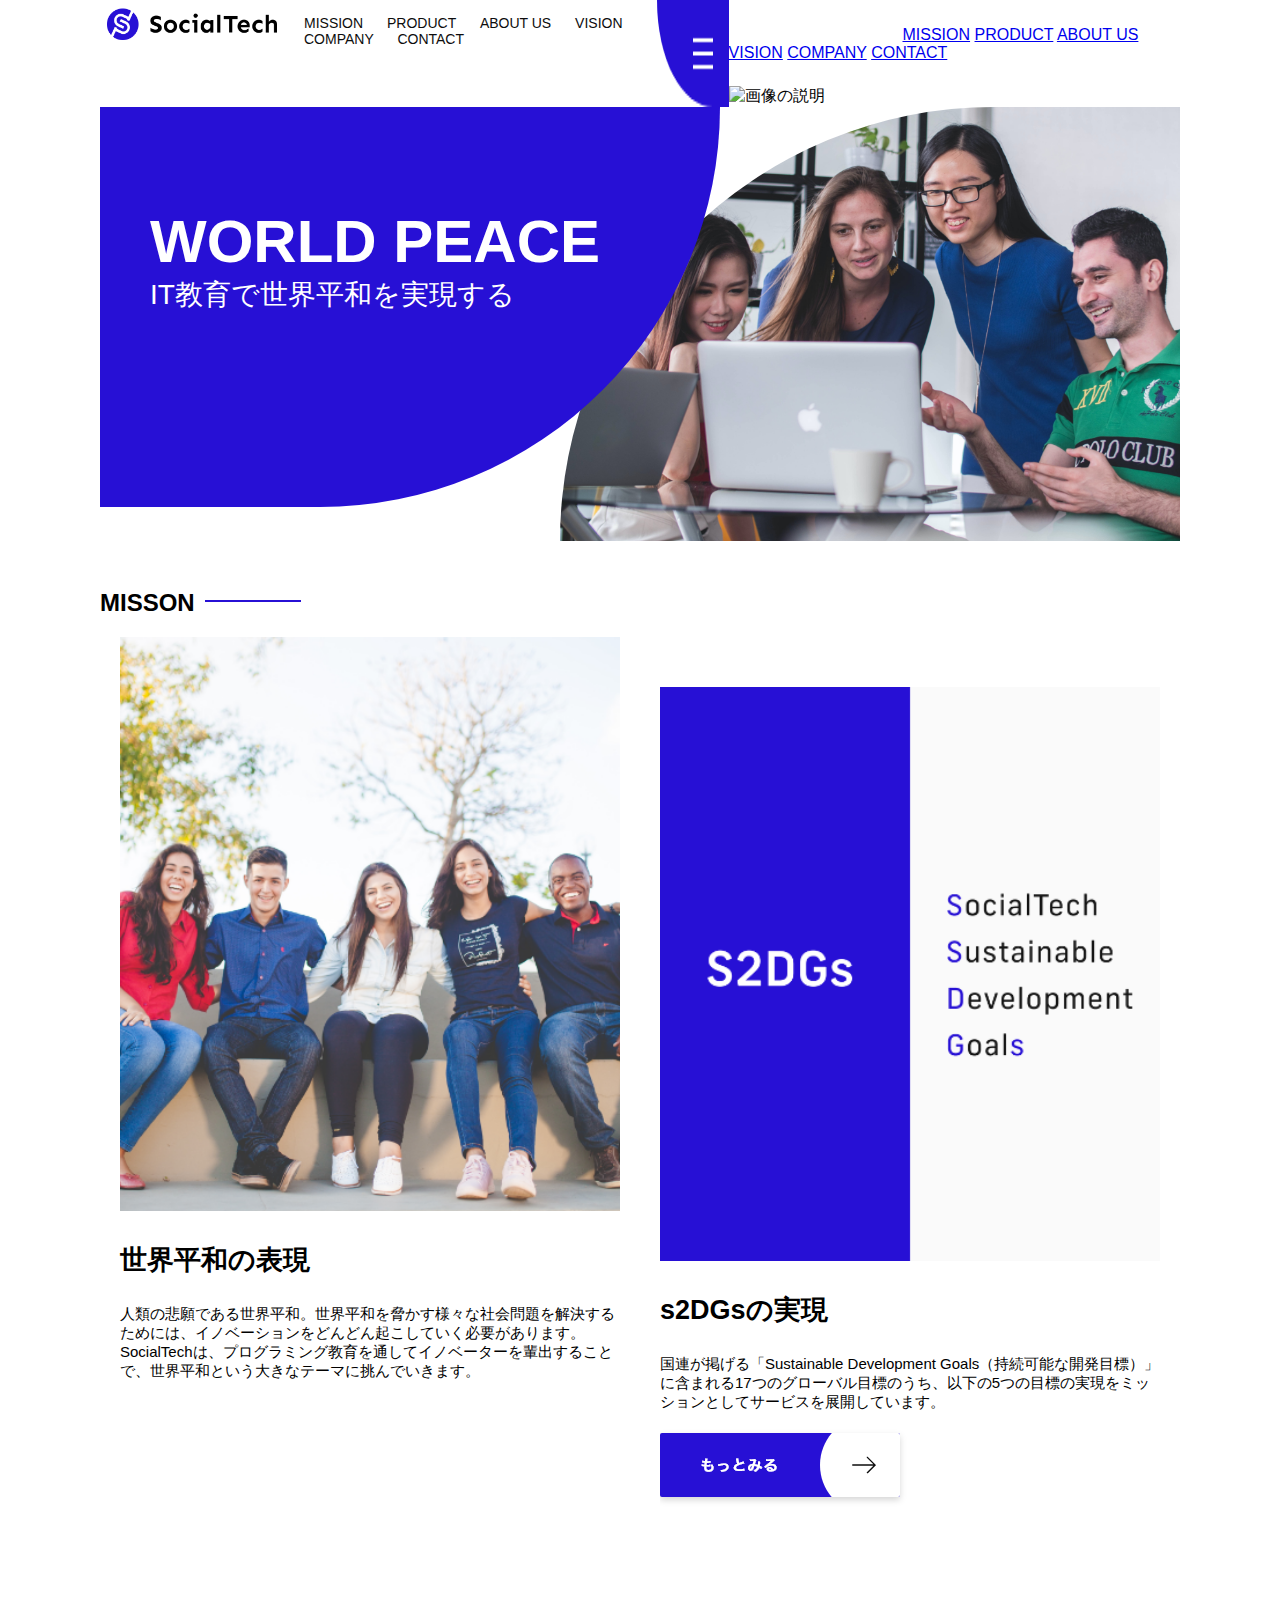
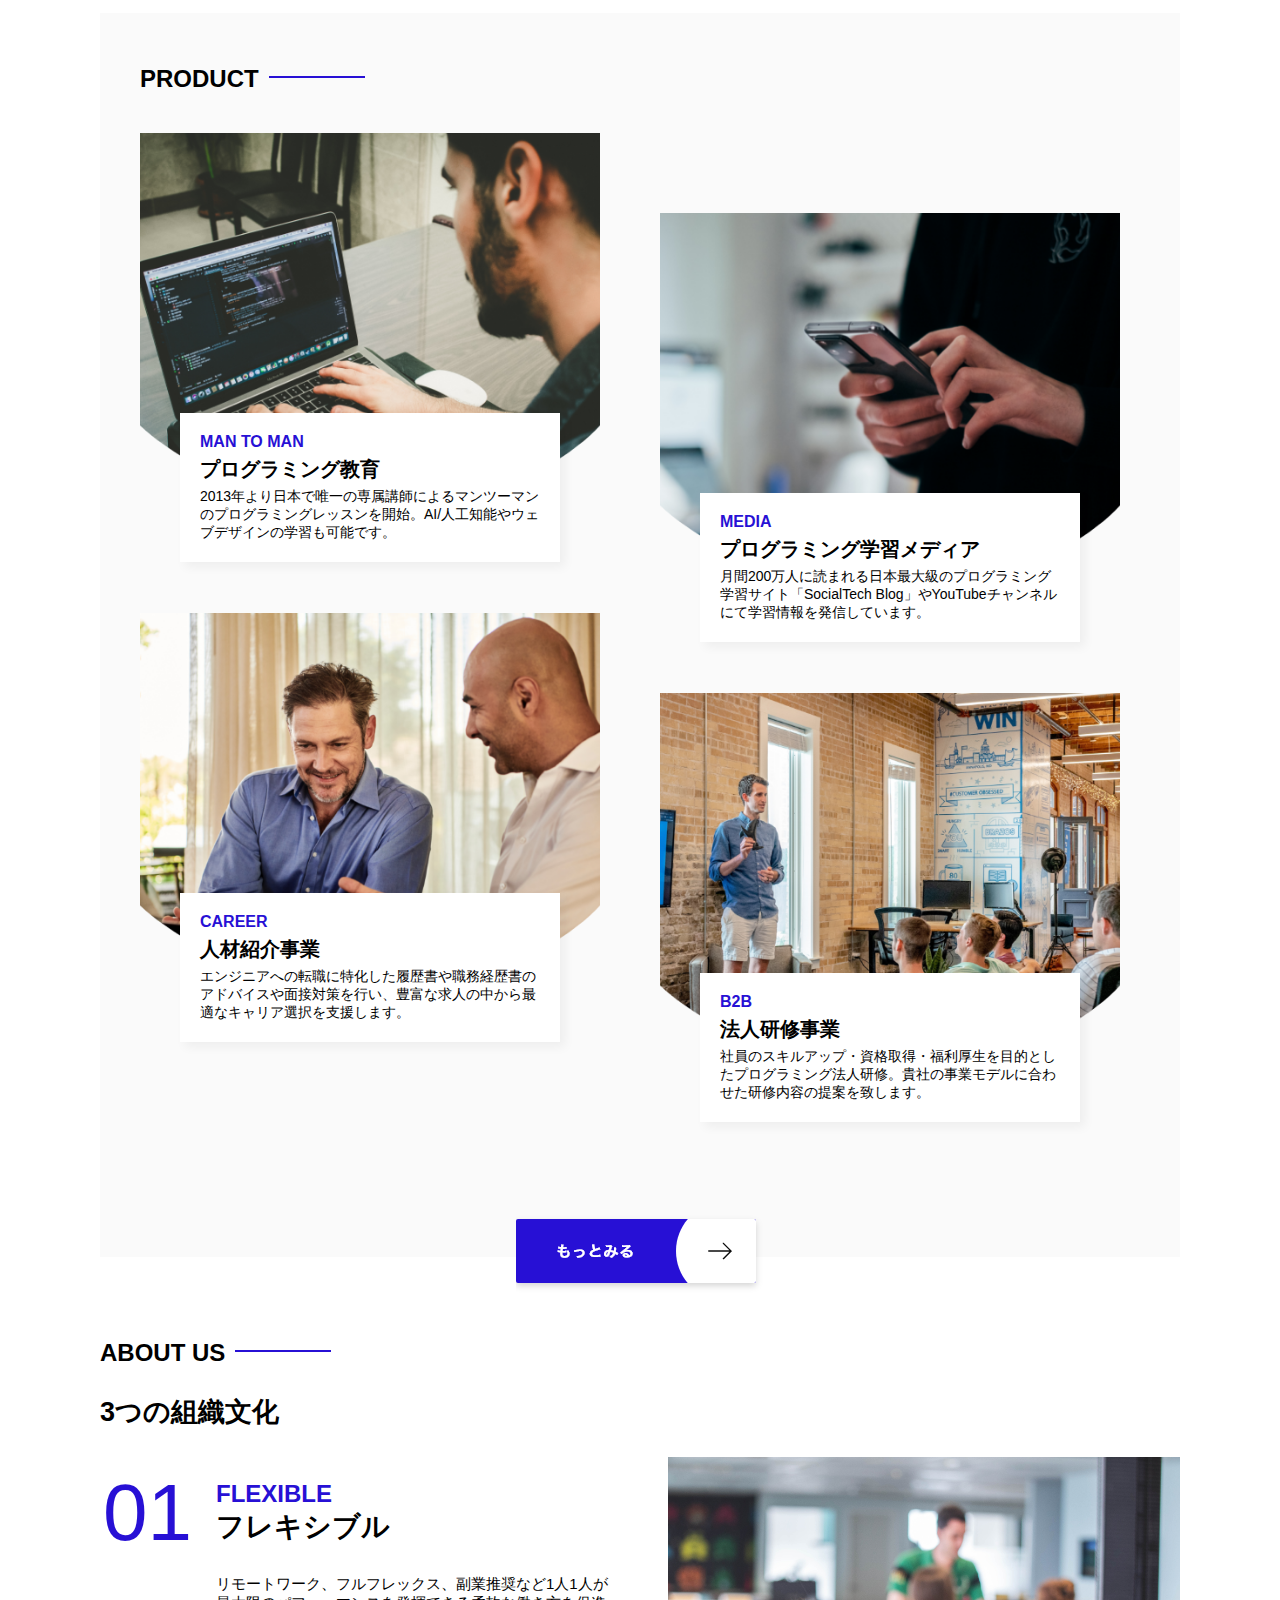
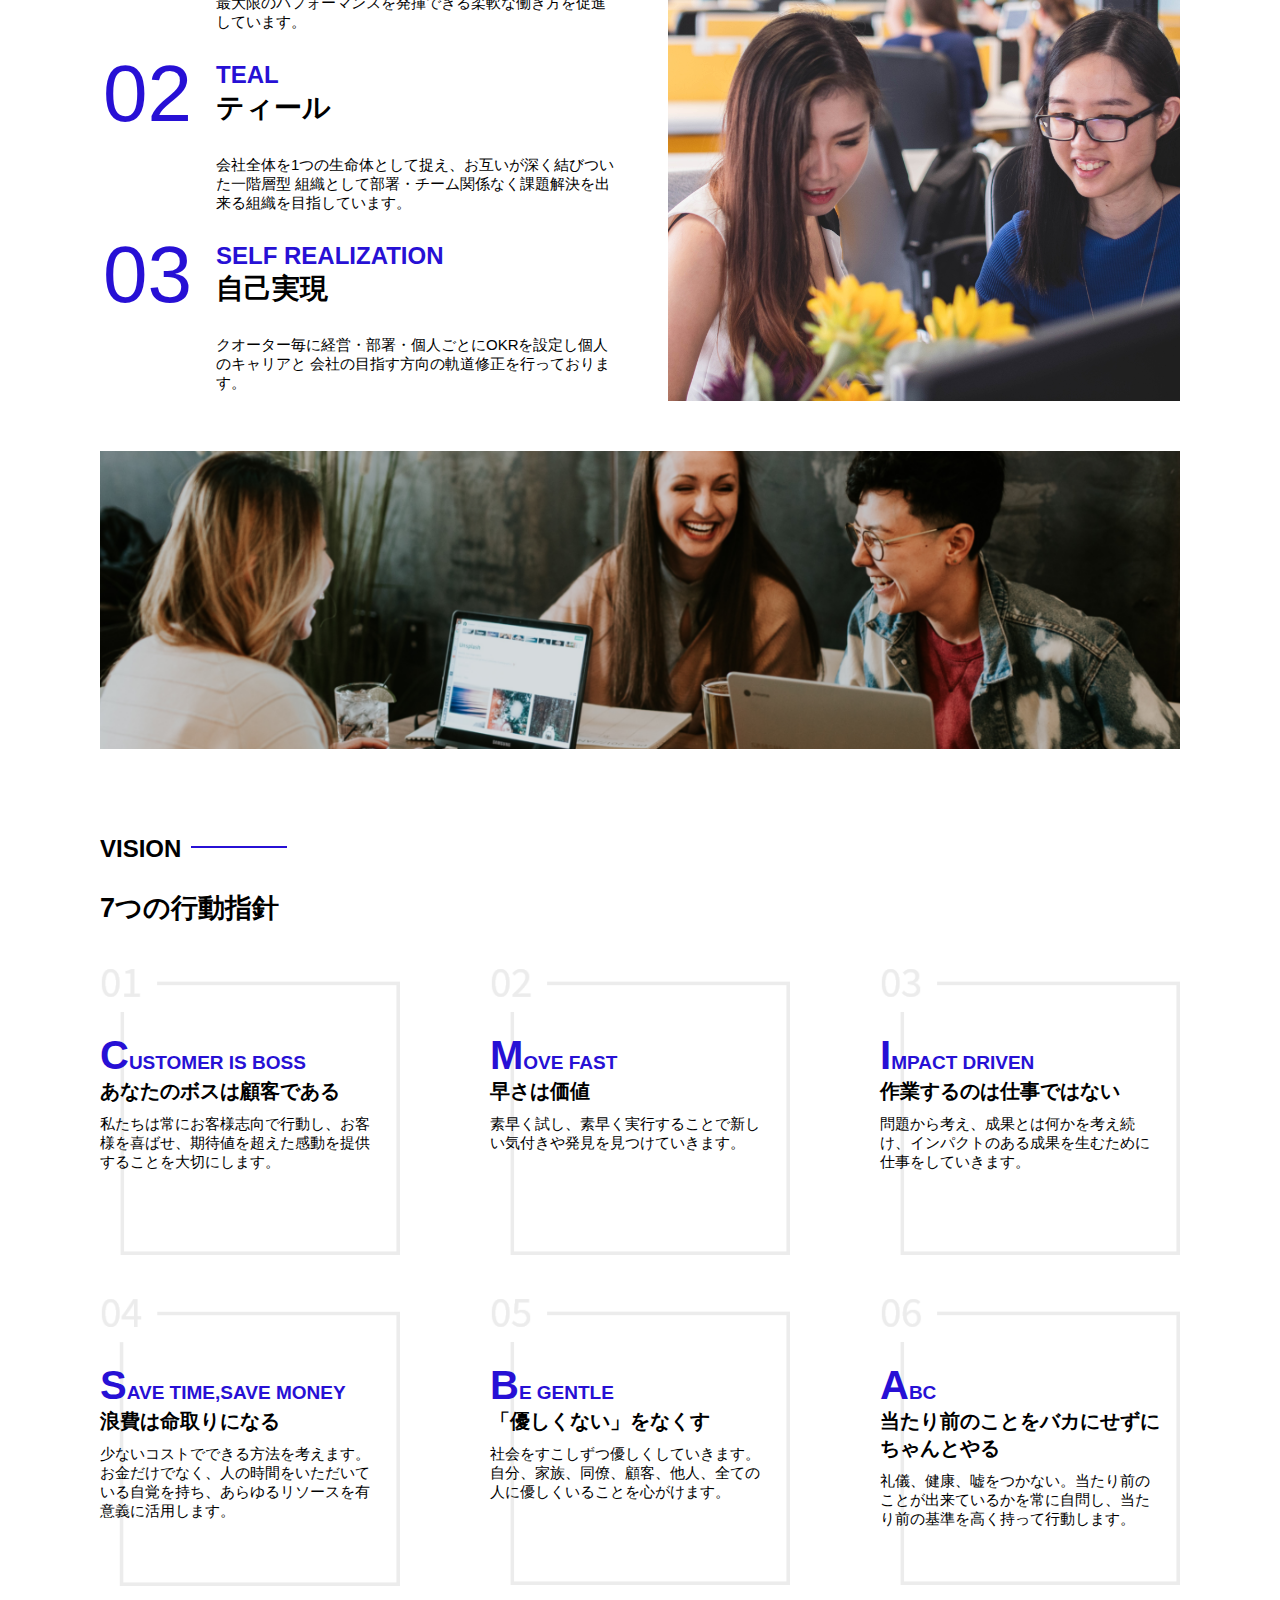
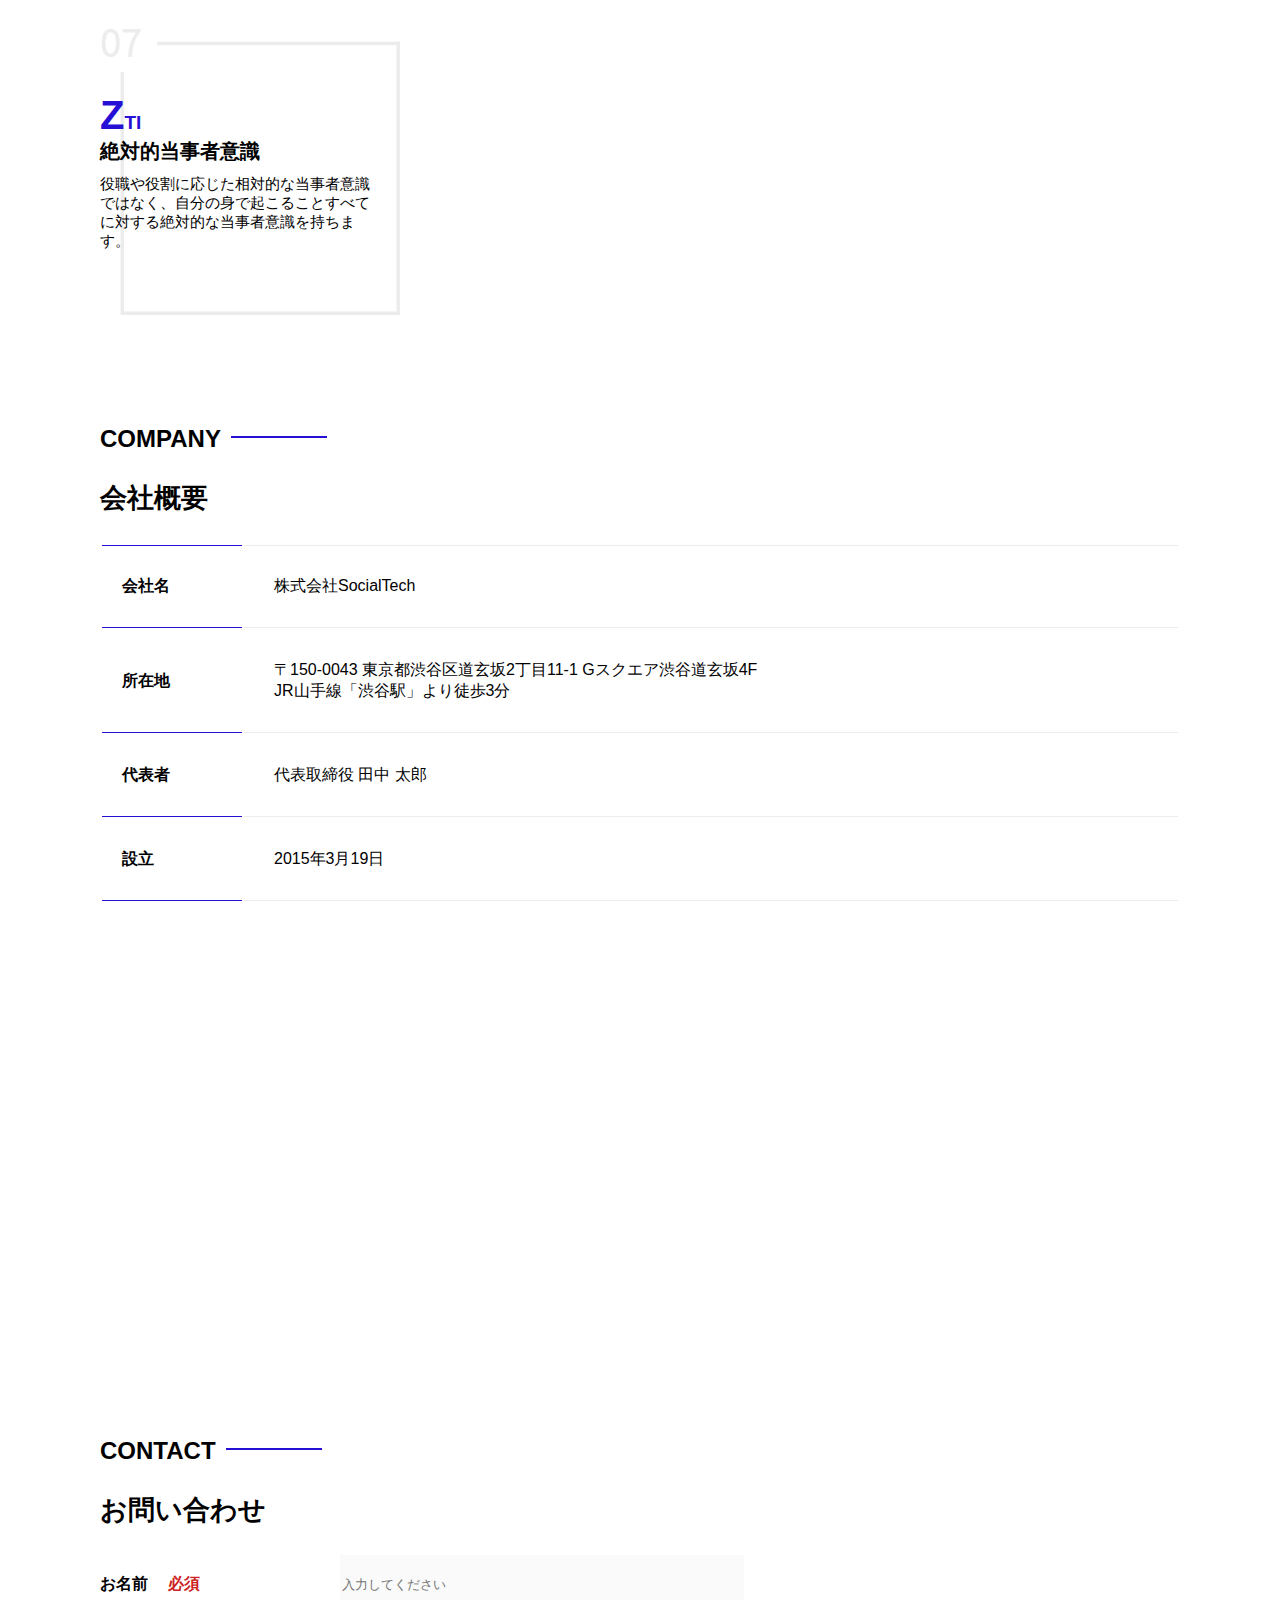
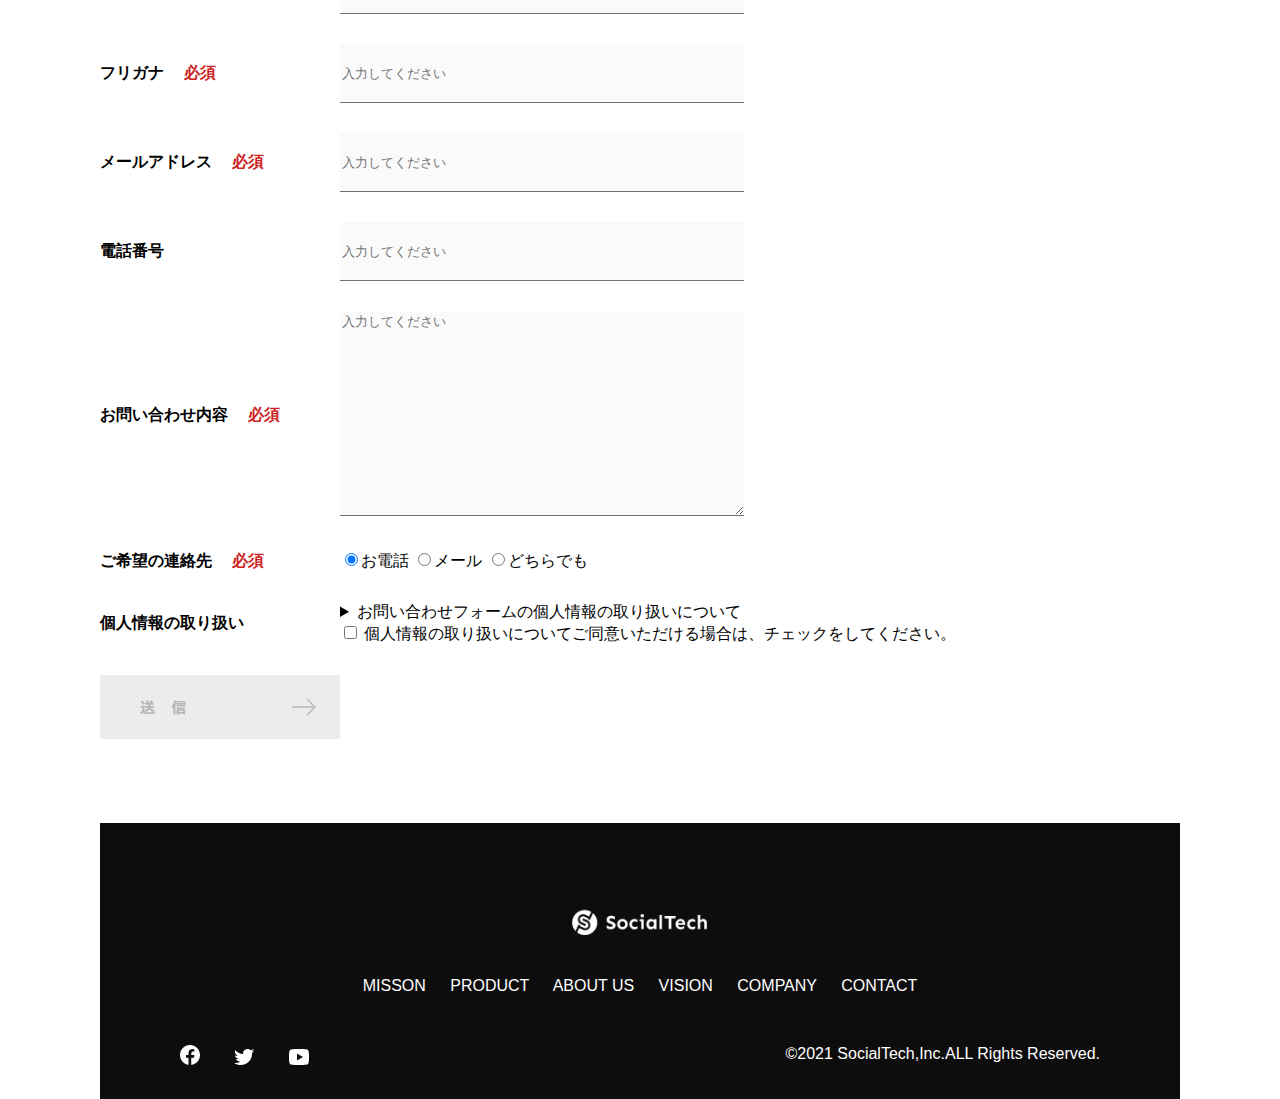
==== commit ecc3f30a: "socialtech02をアップロード" ====
--- a/socialtech/index.html
+++ b/socialtech/index.html
@@ -3,7 +3,7 @@
   <head>
      <title>SocialTech</title>
      <meta charset="utf-8">
-     <meta name="description" content="SocialTechはEdTech業界のリーディングカンパニーを目指します。">
+     <meta name="description" content="SocialTechはEdtech業界のリーディングカンパニーを目指します。">
      <meta name="viewport" content="width=device-width, initial-scale=1.0">
      <link rel="stylesheet" href="style.css">
    </head>
@@ -120,7 +120,6 @@
                    <img src="images/button-more.png" alt="もっとみる">
                  </a>
                </div>
-               </div>
              </section>
                <section id="aboutus">
                   <h2 class="index-h2">ABOUT US</h2>
@@ -141,7 +140,7 @@
 
                            </td>
                            <td>
-                              <p class="culture-discription">
+                              <p class="culture-description">
                                  リモートワーク、フルフレックス、副業推奨など1人1人が最大限のパフォーマンスを発揮できる柔軟な働き方を促進しています。
                               </p>
                            </td>
@@ -160,7 +159,7 @@
 
                            </td>
                            <td>
-                              <p class="culture-discription">
+                              <p class="culture-description">
                                  会社全体を1つの生命体として捉え、お互いが深く結びついた一階層型
                                  組織として部署・チーム関係なく課題解決を出来る組織を目指しています。
                               </p>
@@ -180,7 +179,7 @@
 
                            </td>
                            <td>
-                             <p class="culture-discription">
+                             <p class="culture-description">
                               クオーター毎に経営・部署・個人ごとにOKRを設定し個人のキャリアと
                               会社の目指す方向の軌道修正を行っております。
                              </p>
--- a/socialtech/style.css
+++ b/socialtech/style.css
@@ -20,12 +20,12 @@
   justify-content: space-between;
 }
 #nav-pc {
-  font-size: 15px;
+  font-size: 14px;
   padding-top: 15px;
 }
 #nav-pc > a {
   text-decoration: none;
-  margin-right: 20px;
+  margin-left: 20px;
 }
 #nav-pc > a:link {
   color: #0d0d0d;
@@ -46,7 +46,7 @@
 }
 #main-message {
   position: absolute;
-  top: o;
+  top: 0;
   left: 0;
   background-color: #2710d5;
   color: #ffffff;
@@ -68,7 +68,7 @@
   max-width: 620px;
   border-radius: 476px 0 0 0;
   position: absolute;
-  top: o;
+  top: 0;
   right: 0;
   z-index: 10;
 }
@@ -136,7 +136,7 @@
 #product-right > div {
   position: relative;
   height: 480px;
-  margin-left: 20px;
+  margin-right: 20px;
 }
 /* 画像 */
 .product-photo {
@@ -204,7 +204,7 @@
   font-size: 28px;
   font-weight: bold;
 }
-.culture-discription {
+.culture-description {
   margin: 0;
 }
 #vision {
@@ -228,11 +228,11 @@
   position: absolute;
   top: 0;
   left: 0;
-  z-index: 30px;
+  z-index: 30;
 }
 .vision-box > span {
   position: absolute;
-  top: o;
+  top: 0;
   left: 0;
   z-index: 31;
   margin: 0 20px 0 0;
@@ -299,7 +299,7 @@
   margin: 40px;
 }
 #contact {
-  margin: 80px 0 80px 0;
+  margin: 80px auto 80px auto;
 }
 #contact >form >div {
   display: flex;
@@ -348,7 +348,7 @@
   background-color: #fafafa;
   padding: 20px;
 }
-details >div span {
+details >div> span {
   font-weight: bold;
 } 
 footer {
@@ -387,7 +387,7 @@
   margin-right: 30px;
 }
 #copyright {
-  color: #fafafa;
+  color: #ffffff;
   float: right;
 }
 }
